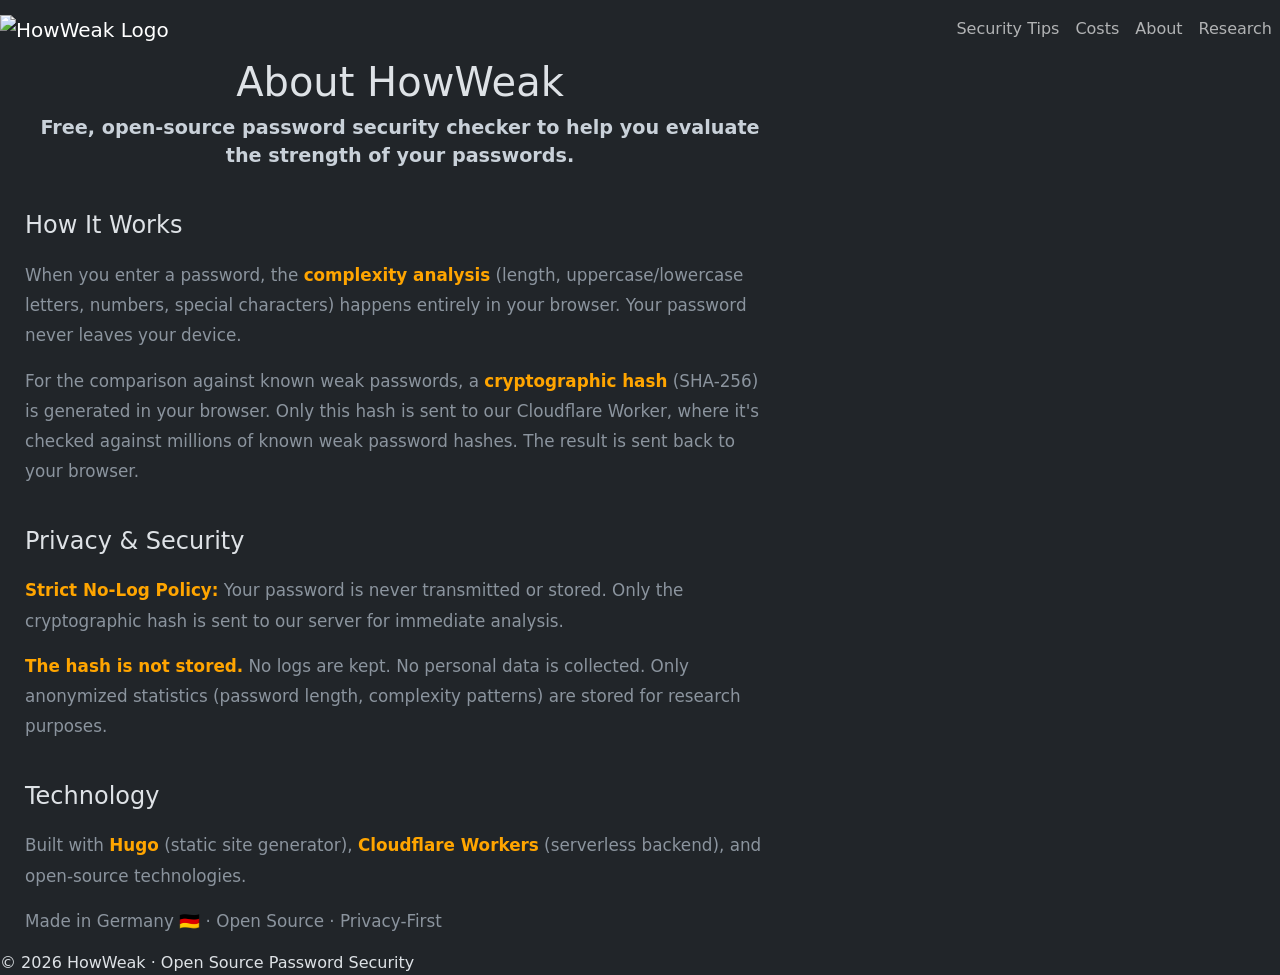
==== layouts/_default/about.html @ 3851e4ee "Remove roadmap page completely - Delete roadmap.html layout and content - Remove roadmap links from " ====
<!DOCTYPE html>
<html lang="en" data-bs-theme="dark">
<head>
<meta charset="UTF-8">
<meta name="viewport" content="width=device-width, initial-scale=1.0">
<title>About - HowWeak - Password Security Check</title>
<link href="https://cdn.jsdelivr.net/npm/bootstrap@5.3.3/dist/css/bootstrap.min.css" rel="stylesheet">
<link rel="stylesheet" href="/css/style.css">
<style>
.content {
  text-align: center;
  max-width: 800px;
}
</style>
</head>
<body>

<nav class="navbar navbar-expand-lg container-fluid">
  <a class="navbar-brand" href="/">
    <img src="/img/logo.png" alt="HowWeak Logo" class="nav-logo">
  </a>
  <button class="navbar-toggler" style="border: 1px solid #30363d;" data-bs-toggle="collapse" data-bs-target="#nav">
    <span style="color: #FFA500;">☰</span>
  </button>
  <div class="collapse navbar-collapse" id="nav">
    <ul class="navbar-nav ms-auto">
      <li class="nav-item"><a class="nav-link" href="/tips/">Security Tips</a></li>
      <li class="nav-item"><a class="nav-link" href="/costs/">Costs</a></li>
      <li class="nav-item"><a class="nav-link" href="/about/">About</a></li>
      <li class="nav-item"><a class="nav-link" href="/research/">Research</a></li>
    </ul>
  </div>
</nav>

<section class="content">
  <div class="container">
    <h1>About HowWeak</h1>

    <p style="color: #c9d1d9; font-size: 1.2rem; max-width: 750px; margin: 0 auto 40px; font-weight: 600;">
      Free, open-source password security checker to help you evaluate the strength of your passwords.
    </p>

    <div style="text-align: left; max-width: 750px; margin: 0 auto;">

      <h2 style="font-size: 1.5rem; margin-top: 40px; margin-bottom: 20px;">How It Works</h2>
      <p style="color: #8b949e; font-size: 1.05rem; line-height: 1.8; margin-bottom: 15px;">
        When you enter a password, the <strong style="color: #FFA500;">complexity analysis</strong> (length, uppercase/lowercase letters,
        numbers, special characters) happens entirely in your browser. Your password never leaves your device.
      </p>
      <p style="color: #8b949e; font-size: 1.05rem; line-height: 1.8; margin-bottom: 15px;">
        For the comparison against known weak passwords, a <strong style="color: #FFA500;">cryptographic hash</strong> (SHA-256)
        is generated in your browser. Only this hash is sent to our Cloudflare Worker, where it's checked against millions
        of known weak password hashes. The result is sent back to your browser.
      </p>

      <h2 style="font-size: 1.5rem; margin-top: 40px; margin-bottom: 20px;">Privacy & Security</h2>
      <p style="color: #8b949e; font-size: 1.05rem; line-height: 1.8; margin-bottom: 15px;">
        <strong style="color: #FFA500;">Strict No-Log Policy:</strong> Your password is never transmitted or stored.
        Only the cryptographic hash is sent to our server for immediate analysis.
      </p>
      <p style="color: #8b949e; font-size: 1.05rem; line-height: 1.8; margin-bottom: 15px;">
        <strong style="color: #FFA500;">The hash is not stored.</strong> No logs are kept. No personal data is collected.
        Only anonymized statistics (password length, complexity patterns) are stored for research purposes.
      </p>

      <h2 style="font-size: 1.5rem; margin-top: 40px; margin-bottom: 20px;">Technology</h2>
      <p style="color: #8b949e; font-size: 1.05rem; line-height: 1.8; margin-bottom: 15px;">
        Built with <strong style="color: #FFA500;">Hugo</strong> (static site generator),
        <strong style="color: #FFA500;">Cloudflare Workers</strong> (serverless backend),
        and open-source technologies.
      </p>
      <p style="color: #8b949e; font-size: 1.05rem; line-height: 1.8; margin-bottom: 15px;">
        Made in Germany 🇩🇪 · Open Source · Privacy-First
      </p>

    </div>
  </div>
</section>

<footer>
  © 2026 HowWeak · Open Source Password Security
</footer>

<script src="https://cdn.jsdelivr.net/npm/bootstrap@5.3.3/dist/js/bootstrap.bundle.min.js"></script>
</body>
</html>
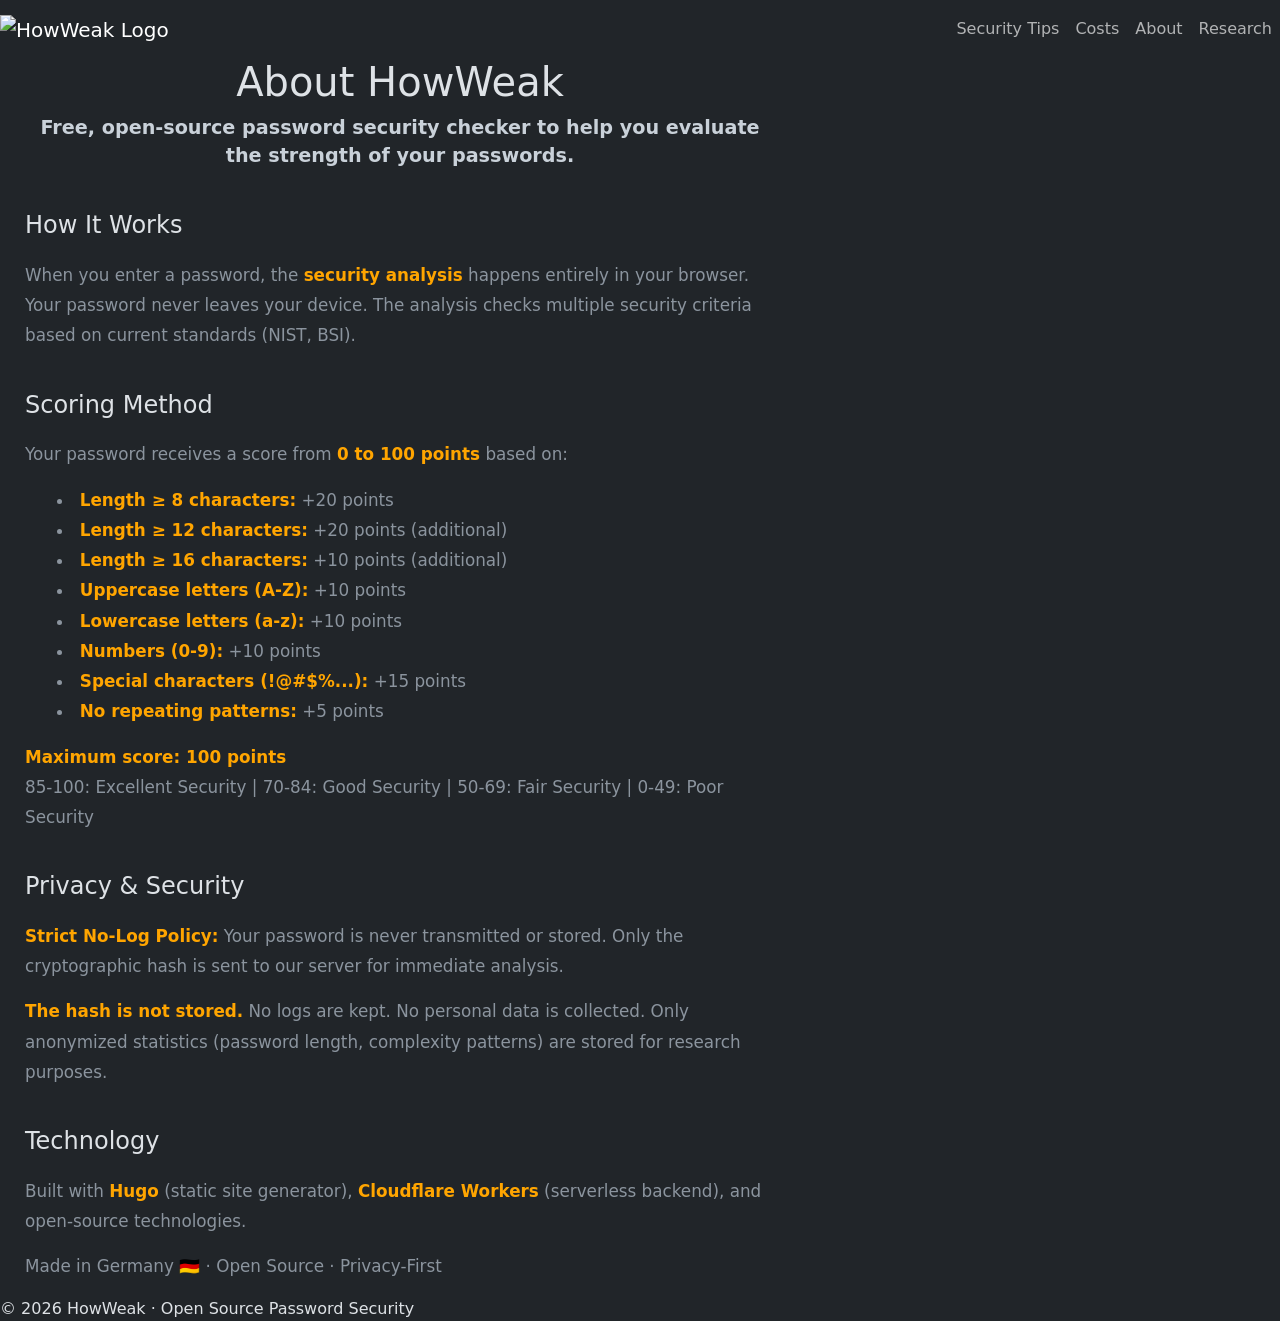
==== commit e1f421c8: "Add transparent scoring methodology to About page Document the complete password scoring system (0-1" ====
--- a/layouts/_default/about.html
+++ b/layouts/_default/about.html
@@ -44,13 +44,27 @@
 
       <h2 style="font-size: 1.5rem; margin-top: 40px; margin-bottom: 20px;">How It Works</h2>
       <p style="color: #8b949e; font-size: 1.05rem; line-height: 1.8; margin-bottom: 15px;">
-        When you enter a password, the <strong style="color: #FFA500;">complexity analysis</strong> (length, uppercase/lowercase letters,
-        numbers, special characters) happens entirely in your browser. Your password never leaves your device.
+        When you enter a password, the <strong style="color: #FFA500;">security analysis</strong> happens entirely in your browser.
+        Your password never leaves your device. The analysis checks multiple security criteria based on current standards (NIST, BSI).
       </p>
+
+      <h2 style="font-size: 1.5rem; margin-top: 40px; margin-bottom: 20px;">Scoring Method</h2>
       <p style="color: #8b949e; font-size: 1.05rem; line-height: 1.8; margin-bottom: 15px;">
-        For the comparison against known weak passwords, a <strong style="color: #FFA500;">cryptographic hash</strong> (SHA-256)
-        is generated in your browser. Only this hash is sent to our Cloudflare Worker, where it's checked against millions
-        of known weak password hashes. The result is sent back to your browser.
+        Your password receives a score from <strong style="color: #FFA500;">0 to 100 points</strong> based on:
+      </p>
+      <ul style="color: #8b949e; font-size: 1.05rem; line-height: 1.8; margin-bottom: 15px; list-style-position: inside;">
+        <li><strong style="color: #FFA500;">Length ≥ 8 characters:</strong> +20 points</li>
+        <li><strong style="color: #FFA500;">Length ≥ 12 characters:</strong> +20 points (additional)</li>
+        <li><strong style="color: #FFA500;">Length ≥ 16 characters:</strong> +10 points (additional)</li>
+        <li><strong style="color: #FFA500;">Uppercase letters (A-Z):</strong> +10 points</li>
+        <li><strong style="color: #FFA500;">Lowercase letters (a-z):</strong> +10 points</li>
+        <li><strong style="color: #FFA500;">Numbers (0-9):</strong> +10 points</li>
+        <li><strong style="color: #FFA500;">Special characters (!@#$%...):</strong> +15 points</li>
+        <li><strong style="color: #FFA500;">No repeating patterns:</strong> +5 points</li>
+      </ul>
+      <p style="color: #8b949e; font-size: 1.05rem; line-height: 1.8; margin-bottom: 15px;">
+        <strong style="color: #FFA500;">Maximum score: 100 points</strong><br>
+        85-100: Excellent Security | 70-84: Good Security | 50-69: Fair Security | 0-49: Poor Security
       </p>
 
       <h2 style="font-size: 1.5rem; margin-top: 40px; margin-bottom: 20px;">Privacy & Security</h2>
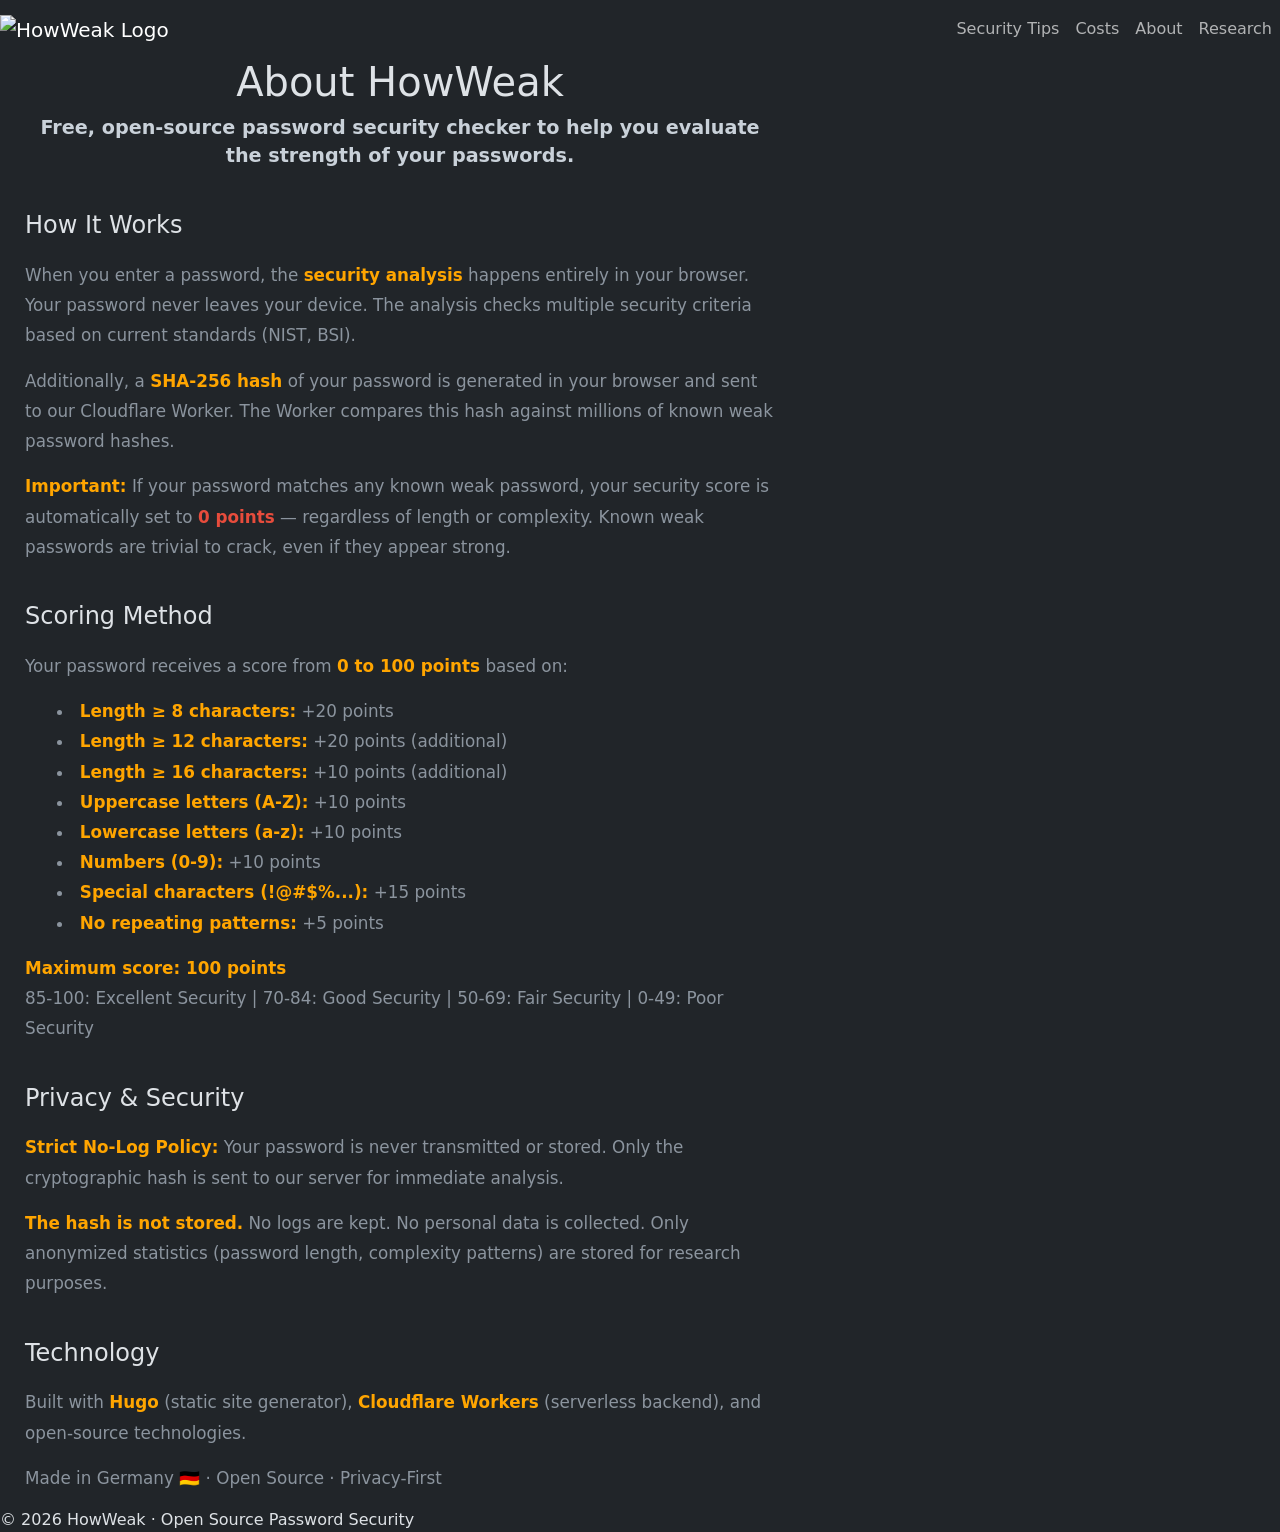
==== commit 0b59e2f2: "Implement known weak password detection with automatic score override - Add SHA-256 hash generation " ====
--- a/layouts/_default/about.html
+++ b/layouts/_default/about.html
@@ -46,6 +46,15 @@
       <p style="color: #8b949e; font-size: 1.05rem; line-height: 1.8; margin-bottom: 15px;">
         When you enter a password, the <strong style="color: #FFA500;">security analysis</strong> happens entirely in your browser.
         Your password never leaves your device. The analysis checks multiple security criteria based on current standards (NIST, BSI).
+      </p>
+      <p style="color: #8b949e; font-size: 1.05rem; line-height: 1.8; margin-bottom: 15px;">
+        Additionally, a <strong style="color: #FFA500;">SHA-256 hash</strong> of your password is generated in your browser and sent to our
+        Cloudflare Worker. The Worker compares this hash against millions of known weak password hashes.
+      </p>
+      <p style="color: #8b949e; font-size: 1.05rem; line-height: 1.8; margin-bottom: 15px;">
+        <strong style="color: #FFA500;">Important:</strong> If your password matches any known weak password, your security score is
+        automatically set to <strong style="color: #e74c3c;">0 points</strong> — regardless of length or complexity. Known weak passwords
+        are trivial to crack, even if they appear strong.
       </p>
 
       <h2 style="font-size: 1.5rem; margin-top: 40px; margin-bottom: 20px;">Scoring Method</h2>
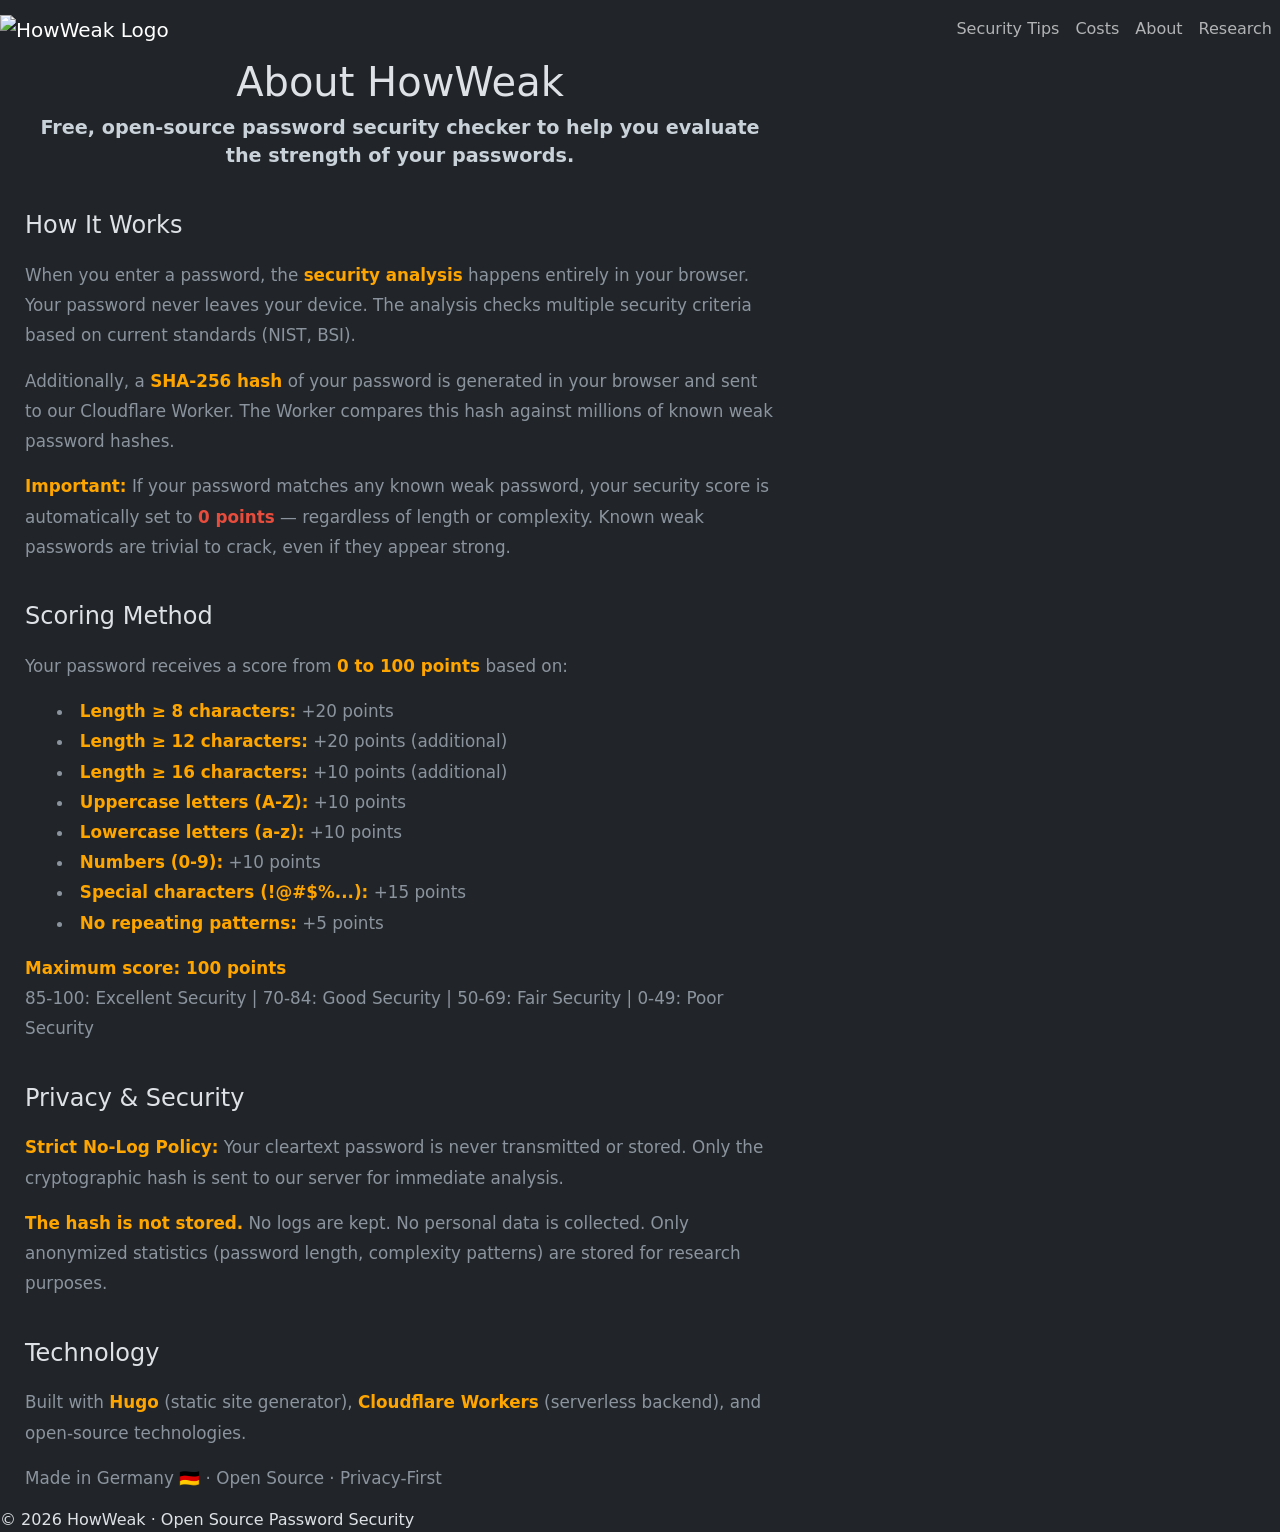
==== commit 420fbaff: "Clarify that cleartext password is never transmitted Changed "Your password" to "Your cleartext pass" ====
--- a/layouts/_default/about.html
+++ b/layouts/_default/about.html
@@ -78,7 +78,7 @@
 
       <h2 style="font-size: 1.5rem; margin-top: 40px; margin-bottom: 20px;">Privacy & Security</h2>
       <p style="color: #8b949e; font-size: 1.05rem; line-height: 1.8; margin-bottom: 15px;">
-        <strong style="color: #FFA500;">Strict No-Log Policy:</strong> Your password is never transmitted or stored.
+        <strong style="color: #FFA500;">Strict No-Log Policy:</strong> Your cleartext password is never transmitted or stored.
         Only the cryptographic hash is sent to our server for immediate analysis.
       </p>
       <p style="color: #8b949e; font-size: 1.05rem; line-height: 1.8; margin-bottom: 15px;">
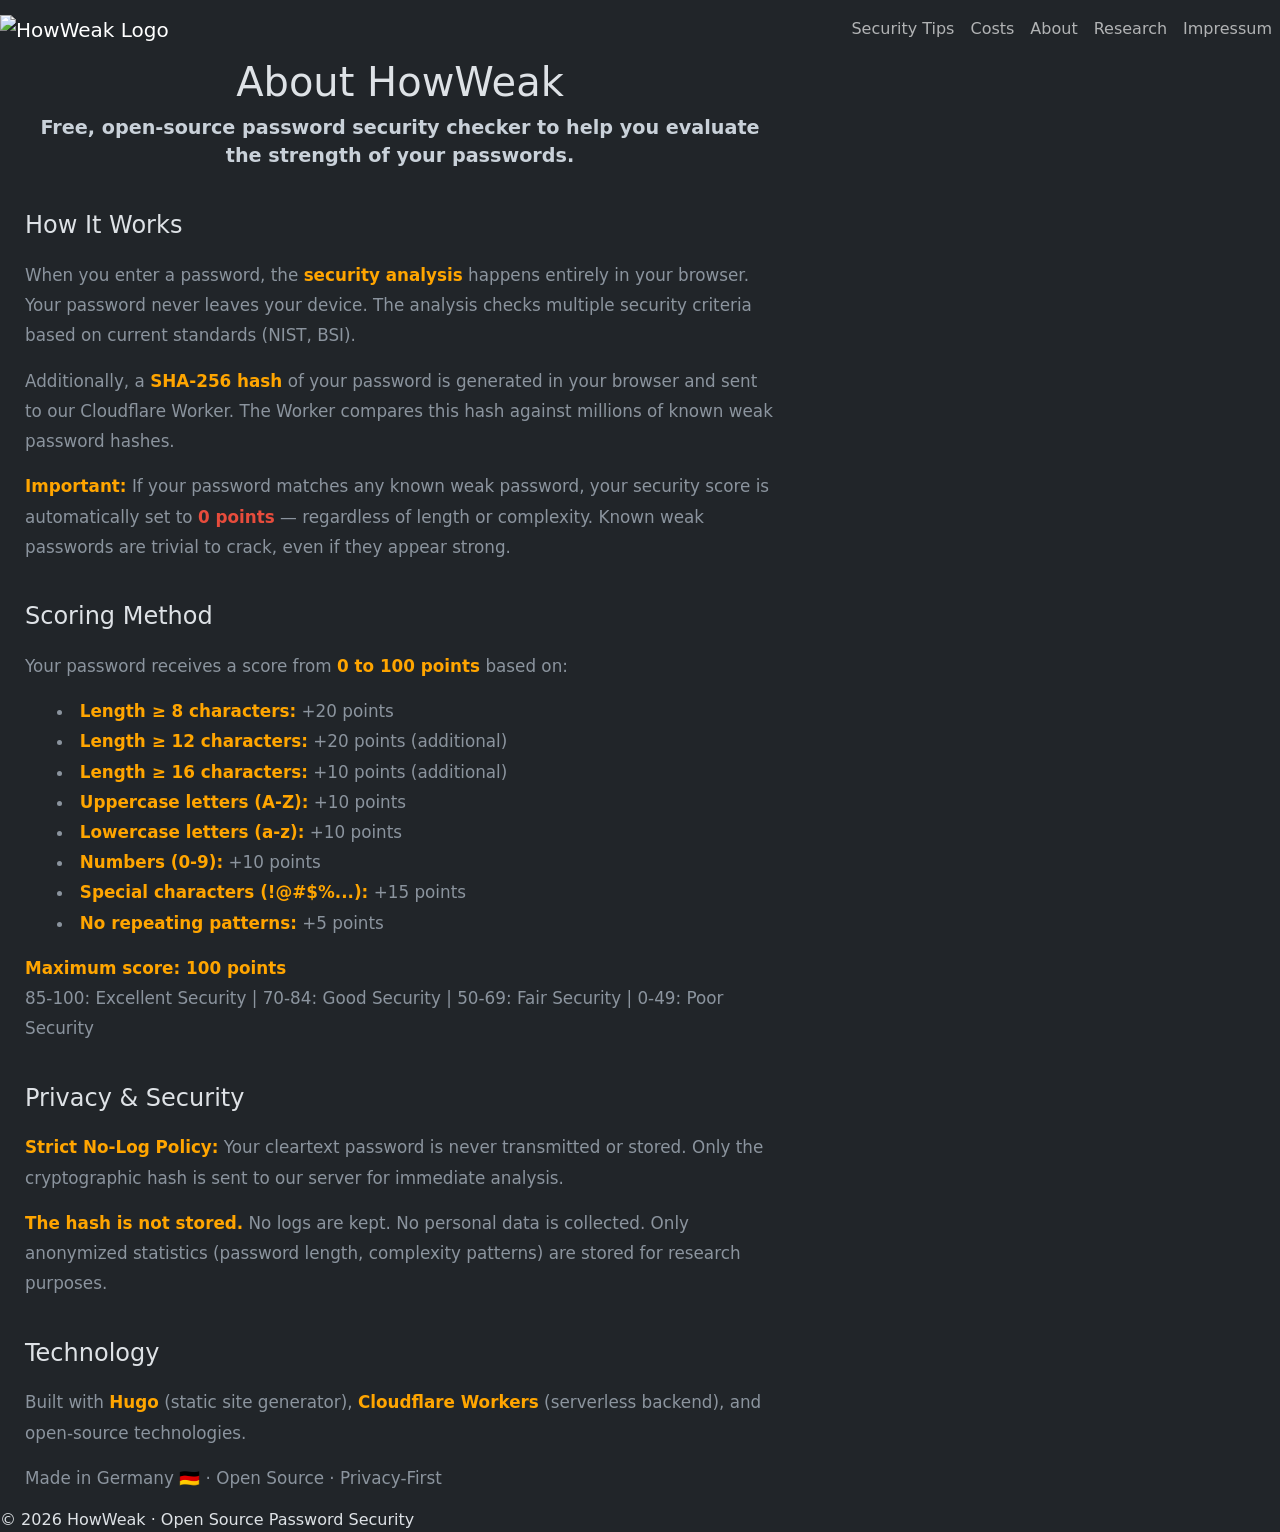
==== commit 82874ad8: "Add Impressum page with legal information - Create new Impressum page with contact details - Add Imp" ====
--- a/layouts/_default/about.html
+++ b/layouts/_default/about.html
@@ -28,6 +28,7 @@
       <li class="nav-item"><a class="nav-link" href="/costs/">Costs</a></li>
       <li class="nav-item"><a class="nav-link" href="/about/">About</a></li>
       <li class="nav-item"><a class="nav-link" href="/research/">Research</a></li>
+      <li class="nav-item"><a class="nav-link" href="/impressum/">Impressum</a></li>
     </ul>
   </div>
 </nav>
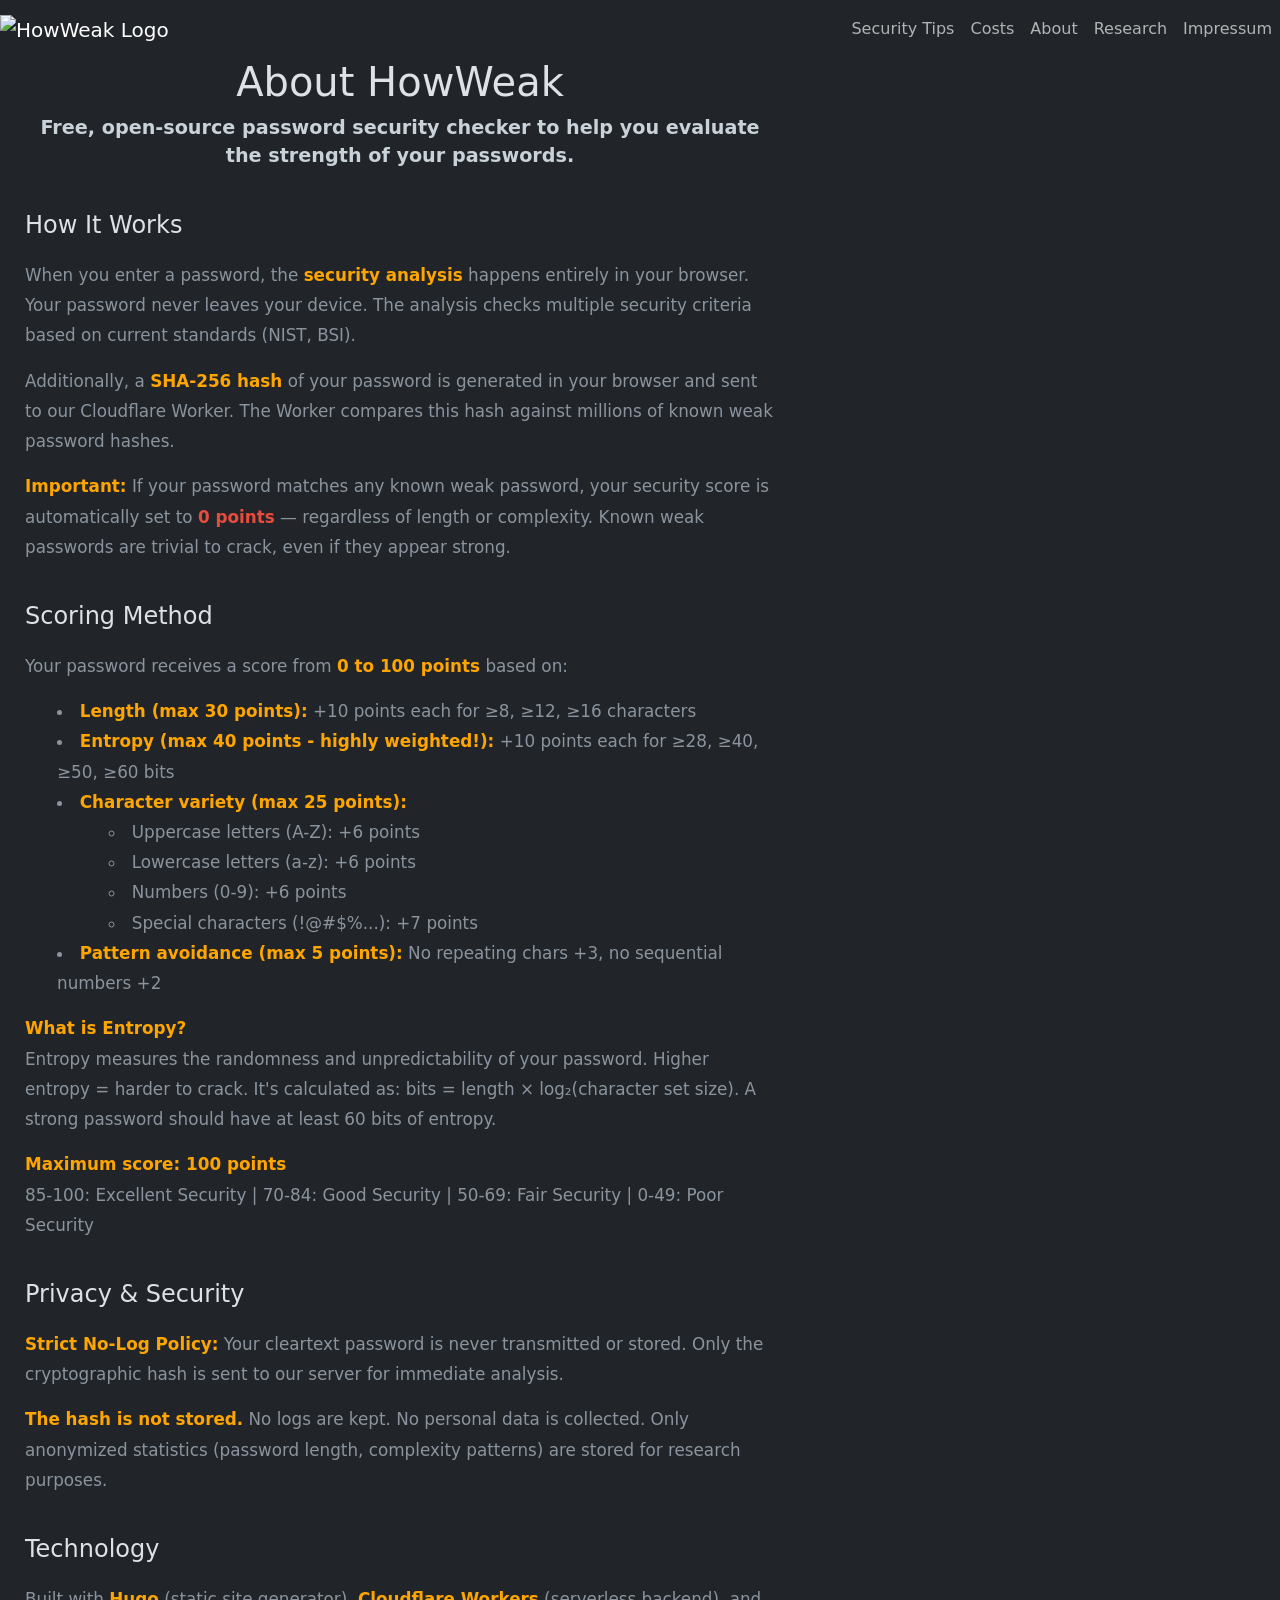
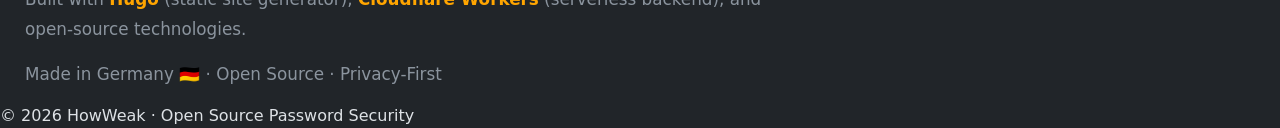
==== commit 70428461: "Add entropy calculation to password scoring - Implement Shannon entropy calculation based on charact" ====
--- a/layouts/_default/about.html
+++ b/layouts/_default/about.html
@@ -63,15 +63,23 @@
         Your password receives a score from <strong style="color: #FFA500;">0 to 100 points</strong> based on:
       </p>
       <ul style="color: #8b949e; font-size: 1.05rem; line-height: 1.8; margin-bottom: 15px; list-style-position: inside;">
-        <li><strong style="color: #FFA500;">Length ≥ 8 characters:</strong> +20 points</li>
-        <li><strong style="color: #FFA500;">Length ≥ 12 characters:</strong> +20 points (additional)</li>
-        <li><strong style="color: #FFA500;">Length ≥ 16 characters:</strong> +10 points (additional)</li>
-        <li><strong style="color: #FFA500;">Uppercase letters (A-Z):</strong> +10 points</li>
-        <li><strong style="color: #FFA500;">Lowercase letters (a-z):</strong> +10 points</li>
-        <li><strong style="color: #FFA500;">Numbers (0-9):</strong> +10 points</li>
-        <li><strong style="color: #FFA500;">Special characters (!@#$%...):</strong> +15 points</li>
-        <li><strong style="color: #FFA500;">No repeating patterns:</strong> +5 points</li>
+        <li><strong style="color: #FFA500;">Length (max 30 points):</strong> +10 points each for ≥8, ≥12, ≥16 characters</li>
+        <li><strong style="color: #FFA500;">Entropy (max 40 points - highly weighted!):</strong> +10 points each for ≥28, ≥40, ≥50, ≥60 bits</li>
+        <li><strong style="color: #FFA500;">Character variety (max 25 points):</strong>
+          <ul style="list-style-position: inside; margin-left: 20px;">
+            <li>Uppercase letters (A-Z): +6 points</li>
+            <li>Lowercase letters (a-z): +6 points</li>
+            <li>Numbers (0-9): +6 points</li>
+            <li>Special characters (!@#$%...): +7 points</li>
+          </ul>
+        </li>
+        <li><strong style="color: #FFA500;">Pattern avoidance (max 5 points):</strong> No repeating chars +3, no sequential numbers +2</li>
       </ul>
+      <p style="color: #8b949e; font-size: 1.05rem; line-height: 1.8; margin-bottom: 15px;">
+        <strong style="color: #FFA500;">What is Entropy?</strong><br>
+        Entropy measures the randomness and unpredictability of your password. Higher entropy = harder to crack.
+        It's calculated as: bits = length × log₂(character set size). A strong password should have at least 60 bits of entropy.
+      </p>
       <p style="color: #8b949e; font-size: 1.05rem; line-height: 1.8; margin-bottom: 15px;">
         <strong style="color: #FFA500;">Maximum score: 100 points</strong><br>
         85-100: Excellent Security | 70-84: Good Security | 50-69: Fair Security | 0-49: Poor Security
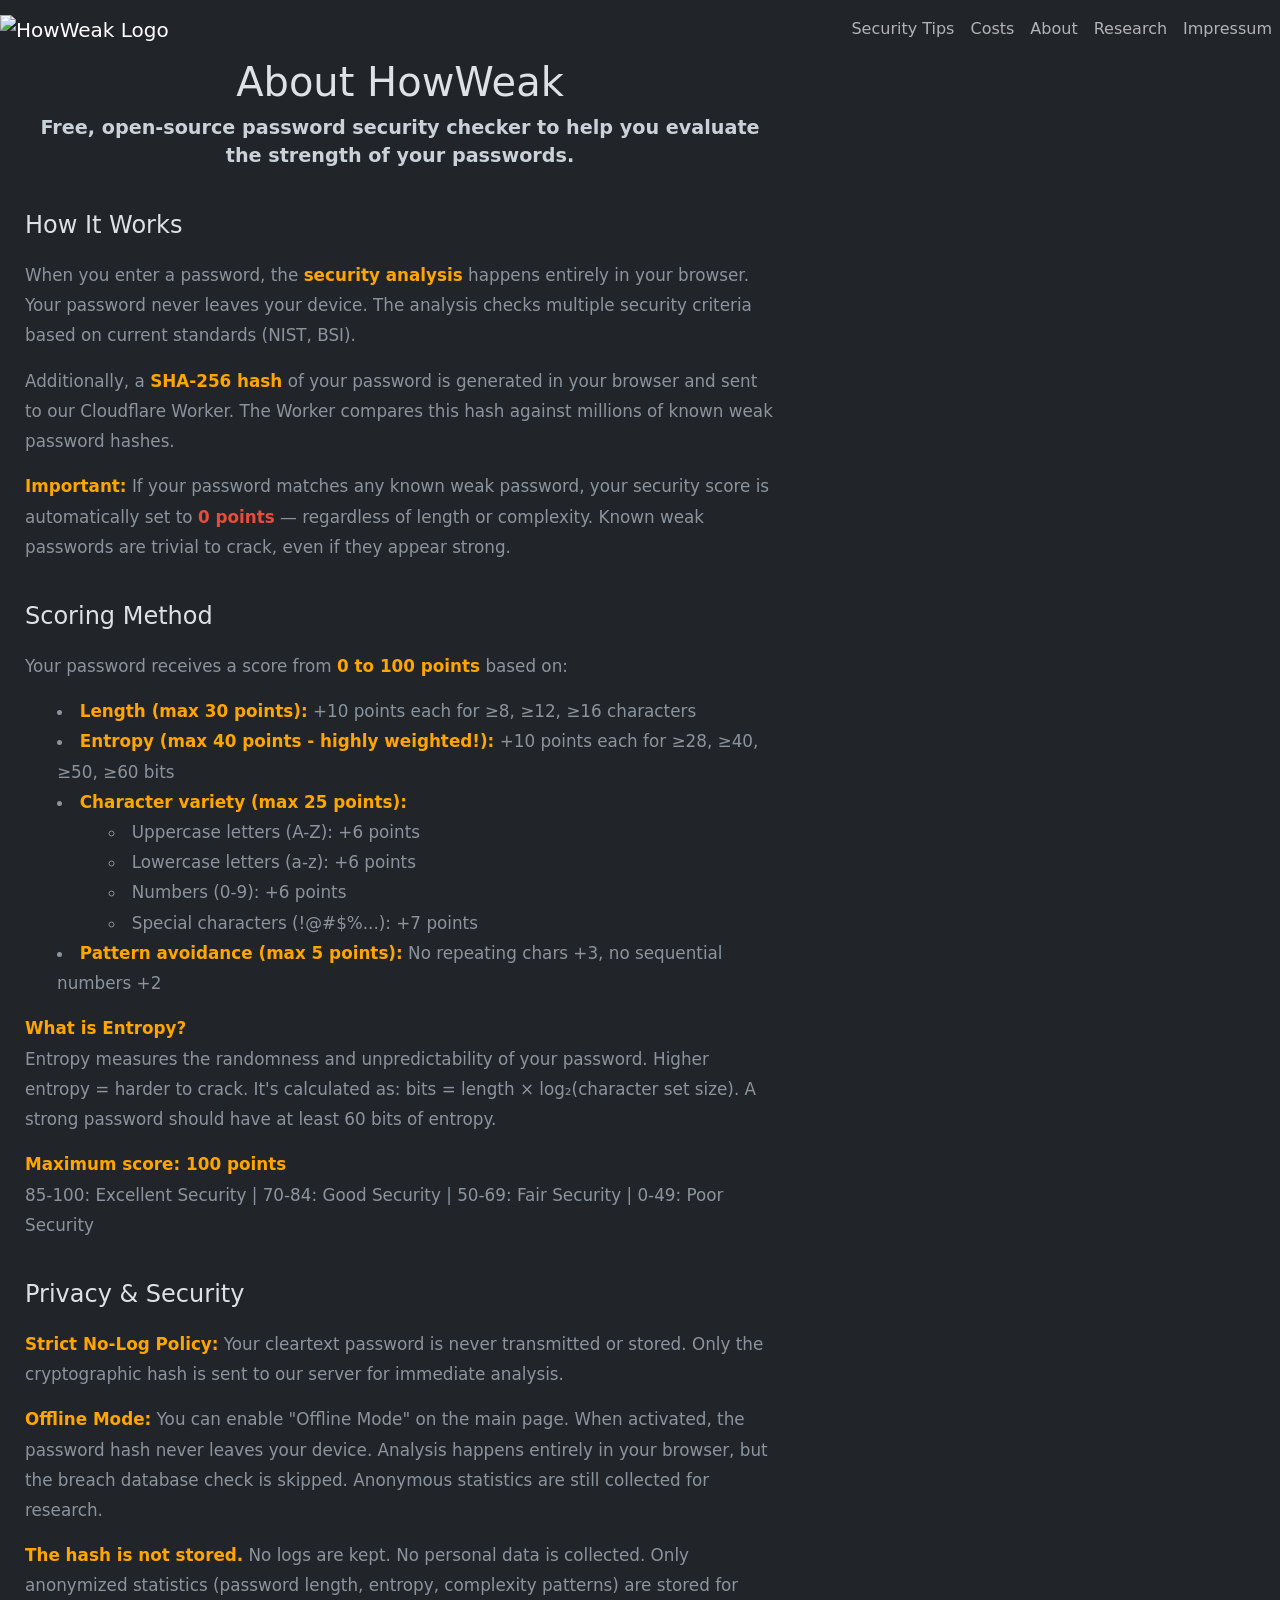
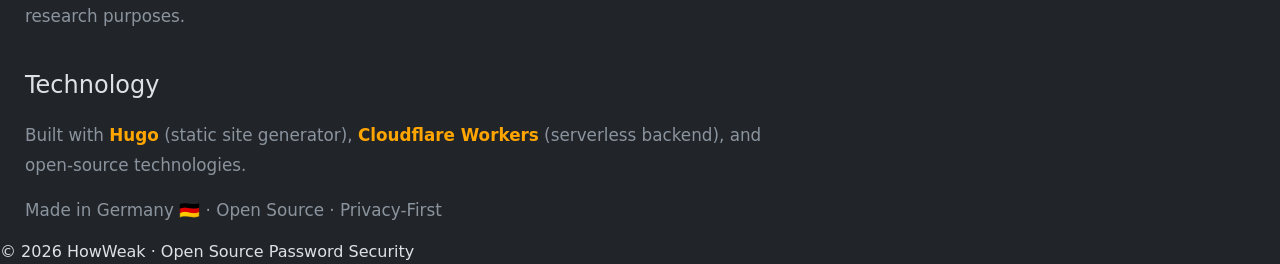
==== commit 204249a0: "Add offline mode option for enhanced privacy - Add checkbox to enable offline mode on main page - In" ====
--- a/layouts/_default/about.html
+++ b/layouts/_default/about.html
@@ -91,8 +91,13 @@
         Only the cryptographic hash is sent to our server for immediate analysis.
       </p>
       <p style="color: #8b949e; font-size: 1.05rem; line-height: 1.8; margin-bottom: 15px;">
+        <strong style="color: #FFA500;">Offline Mode:</strong> You can enable "Offline Mode" on the main page.
+        When activated, the password hash never leaves your device. Analysis happens entirely in your browser,
+        but the breach database check is skipped. Anonymous statistics are still collected for research.
+      </p>
+      <p style="color: #8b949e; font-size: 1.05rem; line-height: 1.8; margin-bottom: 15px;">
         <strong style="color: #FFA500;">The hash is not stored.</strong> No logs are kept. No personal data is collected.
-        Only anonymized statistics (password length, complexity patterns) are stored for research purposes.
+        Only anonymized statistics (password length, entropy, complexity patterns) are stored for research purposes.
       </p>
 
       <h2 style="font-size: 1.5rem; margin-top: 40px; margin-bottom: 20px;">Technology</h2>
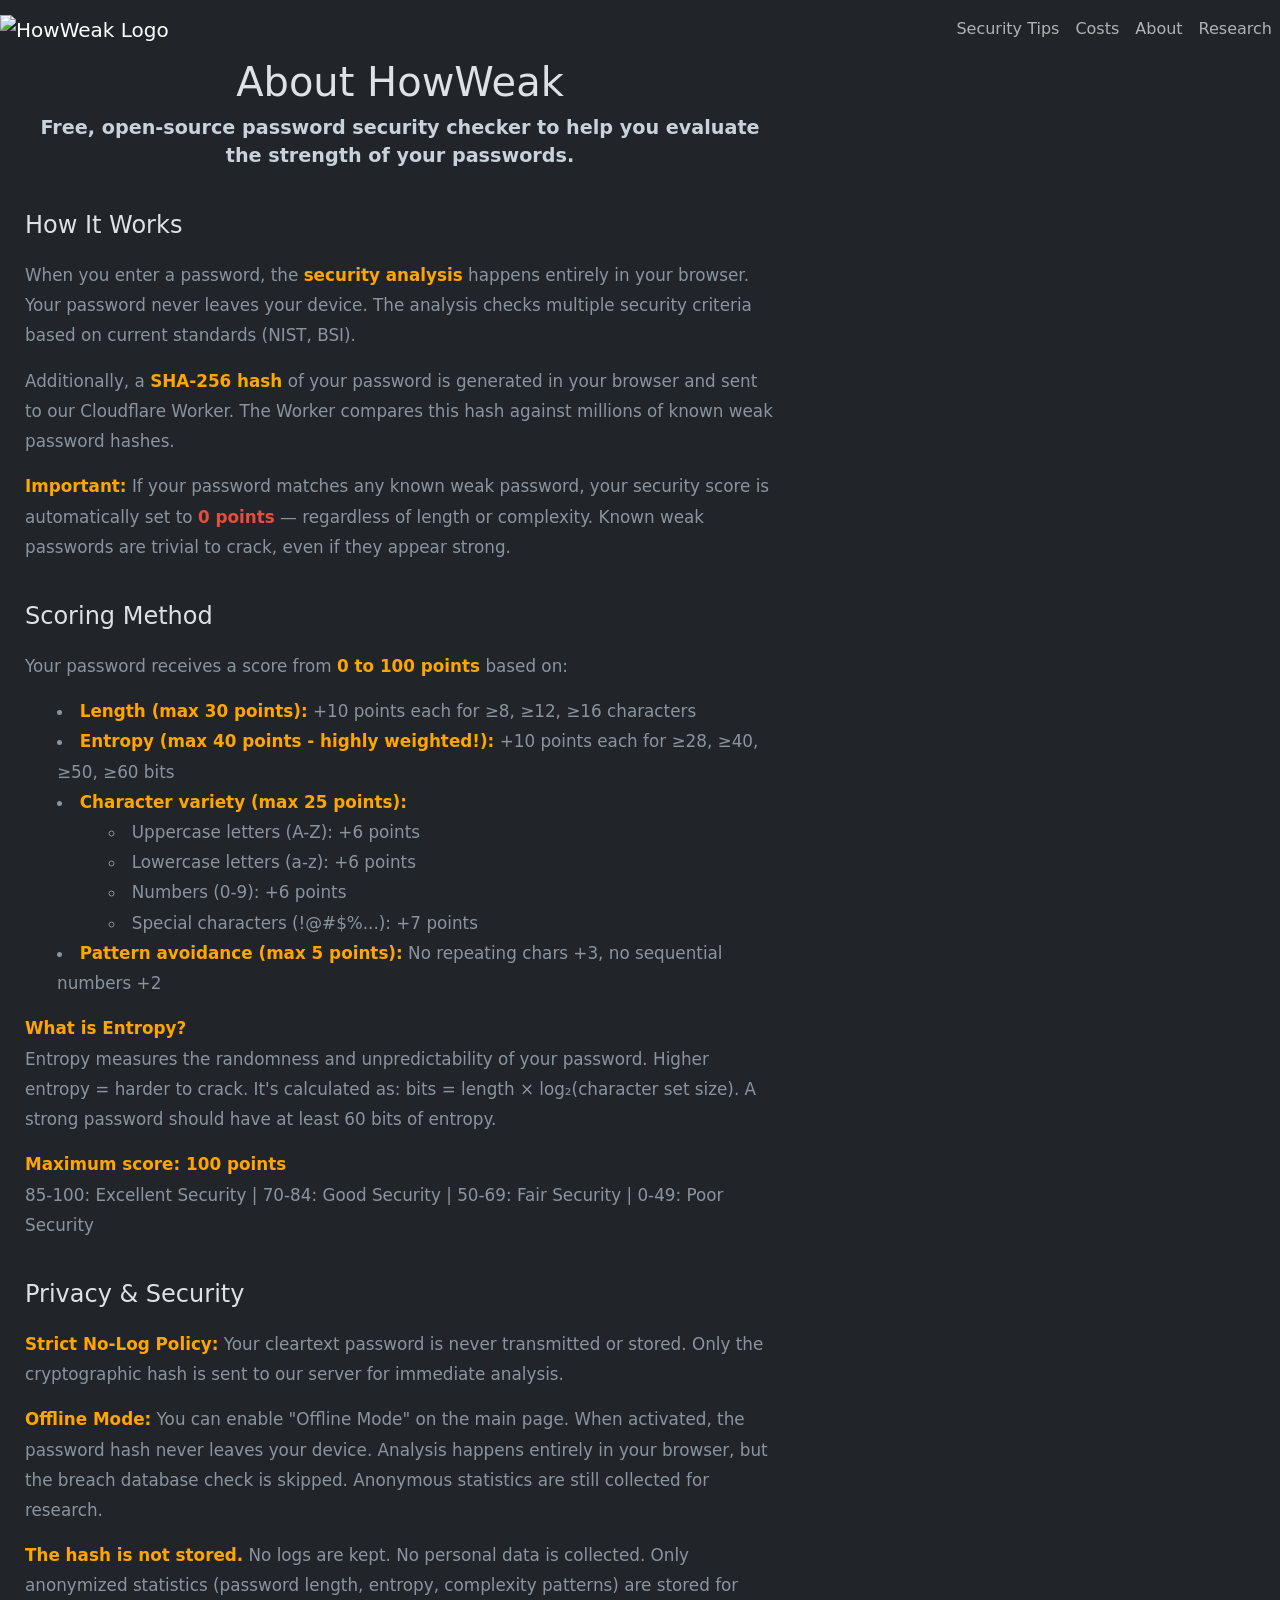
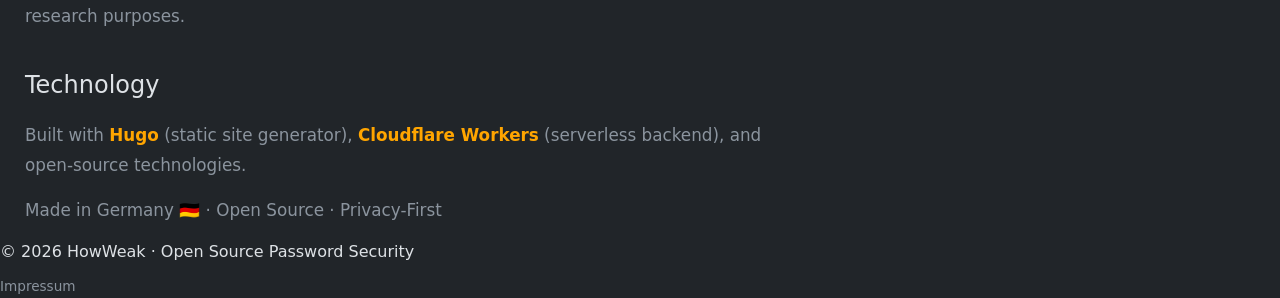
==== commit a07775ff: "Move Impressum link from navbar to footer - Remove Impressum from navigation menu on all pages - Add" ====
--- a/layouts/_default/about.html
+++ b/layouts/_default/about.html
@@ -28,7 +28,6 @@
       <li class="nav-item"><a class="nav-link" href="/costs/">Costs</a></li>
       <li class="nav-item"><a class="nav-link" href="/about/">About</a></li>
       <li class="nav-item"><a class="nav-link" href="/research/">Research</a></li>
-      <li class="nav-item"><a class="nav-link" href="/impressum/">Impressum</a></li>
     </ul>
   </div>
 </nav>
@@ -116,6 +115,9 @@
 
 <footer>
   © 2026 HowWeak · Open Source Password Security
+  <div style="margin-top: 10px;">
+    <a href="/impressum/" style="color: #8b949e; font-size: 0.85rem; text-decoration: none;">Impressum</a>
+  </div>
 </footer>
 
 <script src="https://cdn.jsdelivr.net/npm/bootstrap@5.3.3/dist/js/bootstrap.bundle.min.js"></script>
